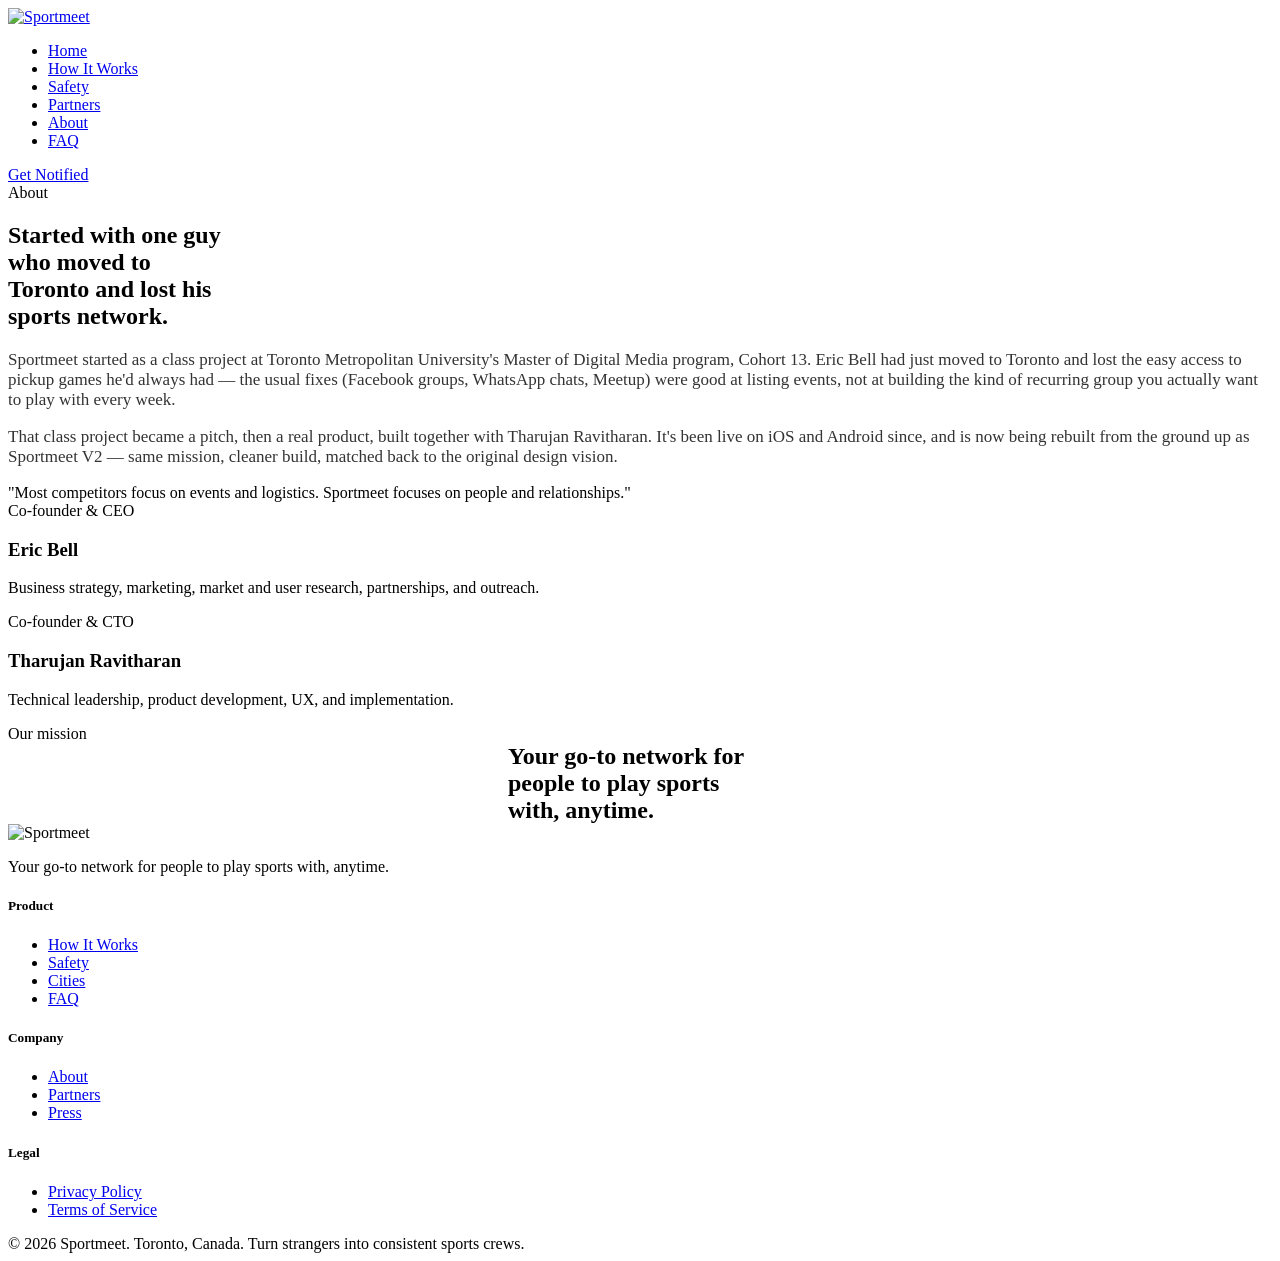
==== about.html @ 68894cd7 "Create about.html" ====
<!doctype html>
  <html lang="en">
  <head>
  <meta charset="utf-8">
  <meta name="viewport" content="width=device-width, initial-scale=1">
  <title>About Sportmeet</title>
  <meta name="description" content="Sportmeet was built by two Toronto Metropolitan University grads who wanted an easier way to build a network of people to play sports with.">
  <link rel="icon" href="logo-mark.png">
  <link rel="preconnect" href="https://fonts.googleapis.com">
  <link href="https://fonts.googleapis.com/css2?family=Fredoka:wght@500;600;700&family=Dosis:wght@400;500;600;700&family=Roboto:wght@700&display=swap" rel="stylesheet">
  <link rel="stylesheet" href="style.css">
  </head>
  <body>
  <header class="site-nav">
  <div class="nav-inner">
  <a class="nav-logo" href="index.html"><img src="logo-wordmark-web.png" alt="Sportmeet"></a>
  <nav>
  <ul class="nav-links">
  <li><a href="index.html">Home</a></li>
  <li><a href="how-it-works.html">How It Works</a></li>
<li><a href="safety.html">Safety</a></li>
<li><a href="partners.html">Partners</a></li>
  <li><a href="about.html" class="active">About</a></li>
  <li><a href="faq.html">FAQ</a></li>
  </ul>
  </nav>
  <div class="nav-cta">
  <a href="index.html#get-started" class="btn btn-primary">Get Notified</a>
  </div>
  </div>
  </header>
  <section class="page-hero">
  <div class="wrap">
  <span class="eyebrow">About</span>
  <h1 style="max-width:18ch;">Started with one guy who moved to Toronto and lost his sports network.</h1>
</div>
</section>
  <section>
  <div class="wrap grid-2">
  <div>
  <p style="font-size:17px; color:#333;">Sportmeet started as a class project at Toronto Metropolitan University's Master of Digital Media program, Cohort 13. Eric Bell had just moved to Toronto and lost the easy access to pickup games he'd always had — the usual fixes (Facebook groups, WhatsApp chats, Meetup) were good at listing events, not at building the kind of recurring group you actually want to play with every week.</p>
<p style="font-size:17px; color:#333;">That class project became a pitch, then a real product, built together with Tharujan Ravitharan. It's been live on iOS and Android since, and is now being rebuilt from the ground up as Sportmeet V2 — same mission, cleaner build, matched back to the original design vision.</p>
</div>
<div>
<div class="quote">"Most competitors focus on events and logistics. Sportmeet focuses on people and relationships."</div>
</div>
</div>
</section>
<section class="bg-light">
<div class="wrap grid-2">
<div class="tile">
<span class="eyebrow">Co-founder &amp; CEO</span>
<h3>Eric Bell</h3>
<p>Business strategy, marketing, market and user research, partnerships, and outreach.</p>
</div>
<div class="tile">
<span class="eyebrow">Co-founder &amp; CTO</span>
<h3>Tharujan Ravitharan</h3>
<p>Technical leadership, product development, UX, and implementation.</p>
</div>
</div>
</section>
<section class="center">
<div class="wrap">
<span class="eyebrow">Our mission</span>
<h2 style="max-width:22ch; margin:0 auto;">Your go-to network for people to play sports with, anytime.</h2>
</div>
</section>
<footer class="site-footer">
<div class="wrap">
<div class="footer-grid">
<div>
<div class="footer-logo"><img src="logo-mark.png" alt="Sportmeet" style="height:34px;"></div>
  <p class="footer-tag">Your go-to network for people to play sports with, anytime.</p>
</div>
<div>
  <h5>Product</h5>
  <ul>
  <li><a href="how-it-works.html">How It Works</a></li>
<li><a href="safety.html">Safety</a></li>
<li><a href="cities.html">Cities</a></li>
  <li><a href="faq.html">FAQ</a></li>
  </ul>
  </div>
  <div>
  <h5>Company</h5>
  <ul>
  <li><a href="about.html">About</a></li>
  <li><a href="partners.html">Partners</a></li>
  <li><a href="press.html">Press</a></li>
  </ul>
  </div>
  <div>
  <h5>Legal</h5>
  <ul>
  <li><a href="privacy.html">Privacy Policy</a></li>
  <li><a href="terms.html">Terms of Service</a></li>
</ul>
</div>
</div>
<div class="footer-bottom">
  <span>© 2026 Sportmeet. Toronto, Canada.</span>
  <span>Turn strangers into consistent sports crews.</span>
  </div>
  </div>
  </footer>
  </body>
  </html>
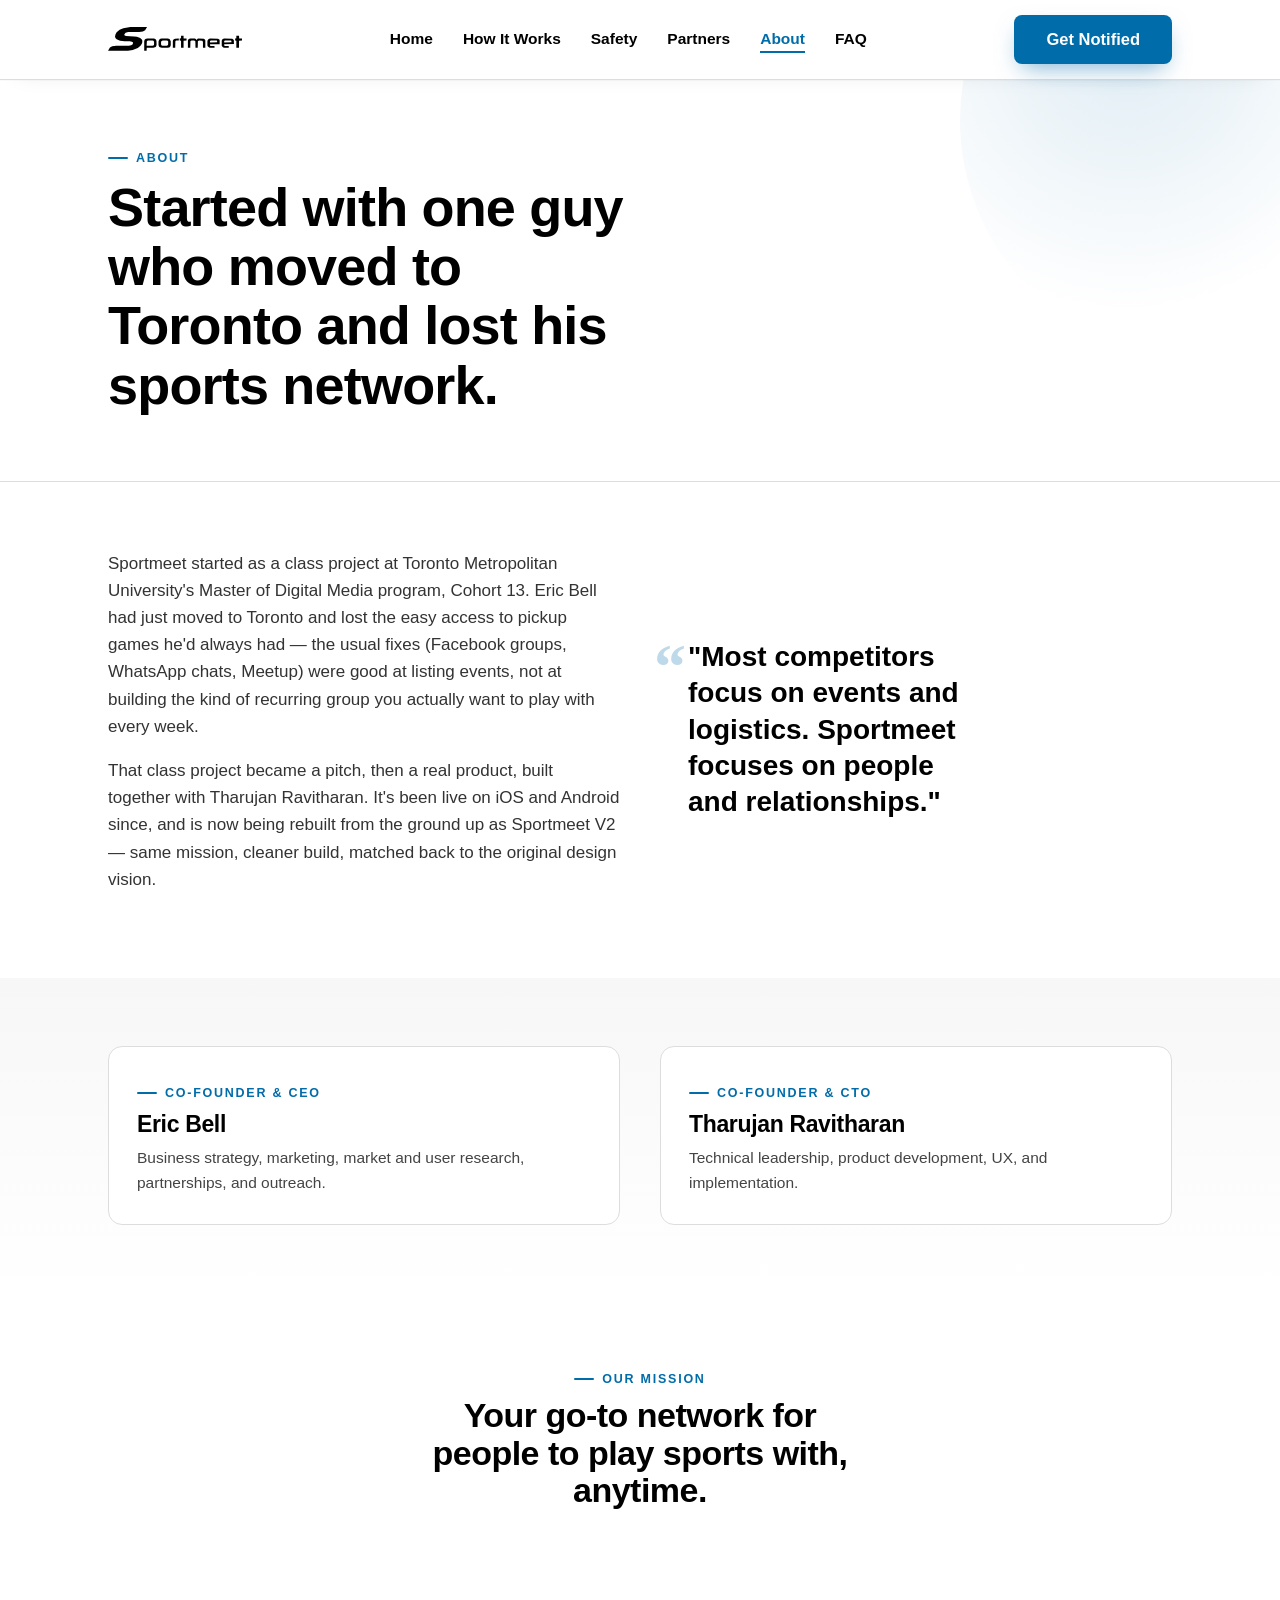
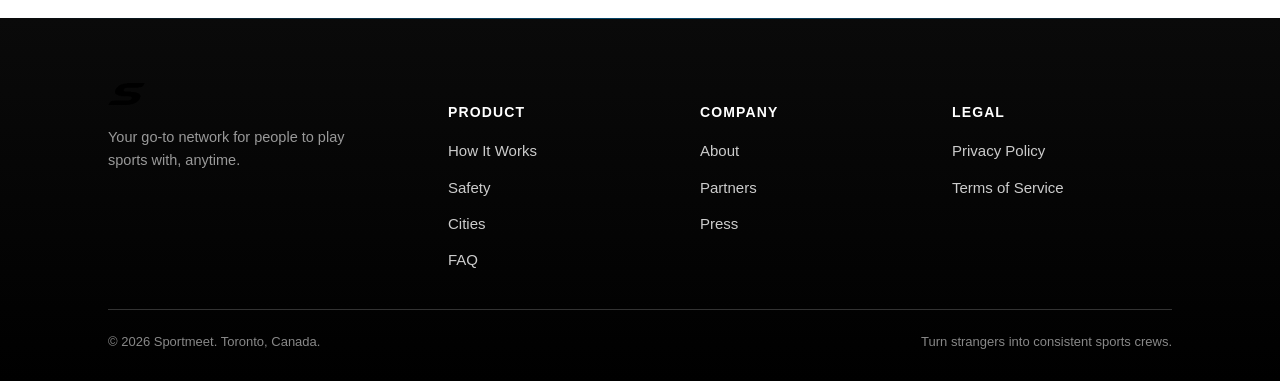
==== commit 95dc12b4: "Update about.html" ====
--- a/about.html
+++ b/about.html
@@ -5,7 +5,7 @@
   <meta name="viewport" content="width=device-width, initial-scale=1">
   <title>About Sportmeet</title>
   <meta name="description" content="Sportmeet was built by two Toronto Metropolitan University grads who wanted an easier way to build a network of people to play sports with.">
-  <link rel="icon" href="logo-mark.png">
+  <link rel="icon" type="image/svg+xml" href="data:image/svg+xml,%3Csvg%20viewBox%3D%220%200%2096%2088%22%20xmlns%3D%22http%3A%2F%2Fwww.w3.org%2F2000%2Fsvg%22%3E%3Cpath%20fill-rule%3D%22evenodd%22%20d%3D%22M95%2C13L50%2C13L49%2C14L44%2C14L43%2C15L40%2C15L39%2C16L34%2C17L28%2C20L21%2C27L19%2C31L19%2C33L18%2C34L19%2C40L22%2C43L26%2C44L27%2C45L29%2C45L30%2C46L34%2C46L35%2C47L54%2C47L55%2C48L59%2C48L62%2C51L61%2C54L58%2C57L56%2C57L55%2C58L18%2C58L17%2C59L11%2C59L7%2C61L5%2C63L1%2C70L50%2C70L51%2C69L57%2C69L58%2C68L65%2C67L66%2C66L68%2C66L74%2C63L81%2C56L83%2C52L83%2C50L84%2C49L84%2C46L81%2C41L80%2C41L78%2C39L76%2C39L72%2C37L69%2C37L68%2C36L60%2C36L59%2C35L43%2C35L40%2C32L40%2C31L44%2C26L46%2C26L47%2C25L78%2C25L79%2C24L85%2C24L89%2C22L92%2C19Z%22%2F%3E%3C%2Fsvg%3E">
   <link rel="preconnect" href="https://fonts.googleapis.com">
   <link href="https://fonts.googleapis.com/css2?family=Fredoka:wght@500;600;700&family=Dosis:wght@400;500;600;700&family=Roboto:wght@700&display=swap" rel="stylesheet">
   <link rel="stylesheet" href="style.css">
@@ -13,7 +13,7 @@
   <body>
   <header class="site-nav">
   <div class="nav-inner">
-  <a class="nav-logo" href="index.html"><img src="logo-wordmark-web.png" alt="Sportmeet"></a>
+  <a class="nav-logo" href="index.html"><svg viewBox="0 0 900 161" xmlns="http://www.w3.org/2000/svg" role="img" aria-label="Sportmeet" style="height:24px;width:auto;display:block;"><path fill-rule="evenodd" d="M763,90L763,126L769,135L777,139L810,140L810,127L784,127L779,122L780,115L845,114L844,87L834,78L780,77L769,81ZM779,96L784,90L825,90L828,94L828,103L780,104ZM667,92L667,124L670,131L682,139L715,140L714,127L688,127L684,123L685,115L749,115L749,89L747,84L738,78L685,77L675,80ZM684,95L689,90L729,90L732,93L732,103L685,104ZM538,86L536,93L536,140L552,140L553,96L560,91L578,91L586,95L587,140L602,140L603,96L611,91L632,92L637,99L637,140L653,140L653,91L650,84L642,78L607,77L601,79L594,87L589,80L582,77L551,77L542,81ZM475,77L450,78L442,82L437,88L435,94L435,140L451,140L452,96L457,91L475,91ZM343,85L339,97L339,120L342,130L348,136L361,140L399,140L411,137L417,132L421,122L421,95L413,81L401,77L359,77L351,79ZM358,95L367,91L394,91L400,93L404,98L403,121L394,126L366,126L360,124L356,118L356,99ZM321,84L314,79L306,77L262,77L251,81L246,86L243,94L243,159L259,159L260,140L304,140L320,134L324,128L326,117L325,92ZM261,95L268,91L299,91L305,93L309,99L309,118L307,122L299,126L261,126L259,124ZM861,59L861,76L853,77L853,91L861,92L861,139L879,140L879,92L899,91L899,77L880,77L879,59ZM490,59L490,76L481,77L481,90L490,92L490,140L507,140L507,92L527,91L527,77L509,77L507,75L507,59ZM262,0L150,0L103,8L78,19L58,36L50,50L47,65L51,76L58,83L81,92L111,96L145,96L161,99L168,104L166,115L155,123L140,126L55,126L28,129L13,138L0,160L134,159L166,154L200,141L218,126L227,112L230,103L230,91L227,84L216,74L194,66L175,63L120,61L110,56L110,48L118,39L135,34L209,34L234,31L249,22Z"/></svg></a>
   <nav>
   <ul class="nav-links">
   <li><a href="index.html">Home</a></li>
@@ -70,7 +70,7 @@
 <div class="wrap">
 <div class="footer-grid">
 <div>
-<div class="footer-logo"><img src="logo-mark.png" alt="Sportmeet" style="height:34px;"></div>
+<div class="footer-logo"><svg viewBox="0 0 96 88" xmlns="http://www.w3.org/2000/svg" role="img" aria-label="Sportmeet" style="height:34px;width:auto;display:block;margin-bottom:14px;"><path fill-rule="evenodd" d="M95,13L50,13L49,14L44,14L43,15L40,15L39,16L34,17L28,20L21,27L19,31L19,33L18,34L19,40L22,43L26,44L27,45L29,45L30,46L34,46L35,47L54,47L55,48L59,48L62,51L61,54L58,57L56,57L55,58L18,58L17,59L11,59L7,61L5,63L1,70L50,70L51,69L57,69L58,68L65,67L66,66L68,66L74,63L81,56L83,52L83,50L84,49L84,46L81,41L80,41L78,39L76,39L72,37L69,37L68,36L60,36L59,35L43,35L40,32L40,31L44,26L46,26L47,25L78,25L79,24L85,24L89,22L92,19Z"/></svg></div>
   <p class="footer-tag">Your go-to network for people to play sports with, anytime.</p>
 </div>
 <div>
--- a/style.css
+++ b/style.css
@@ -0,0 +1,613 @@
+/* Sportmeet marketing site — design tokens pulled directly from the
+   original XD prototype's design spec, the same source of truth used for the V2 app rebuild. */
+
+:root {
+    --white: #FFFFFF;
+    --black: #000000;
+    --blue: #006CA9;
+    --teal: #0091BF;
+    --dark-teal: #004040;
+    --red: #C8280A;
+    --olive: #B0C21E;
+    --gray: #8D8D8D;
+    --gray-light: #DDDDDD;
+    --gray-bg: #F7F7F7;
+    --max: 1120px;
+}
+
+* { box-sizing: border-box; }
+html { scroll-behavior: smooth; }
+
+body {
+    margin: 0;
+    background: var(--white);
+    color: var(--black);
+    font-family: 'Dosis', sans-serif;
+    font-weight: 400;
+    font-size: 17px;
+    line-height: 1.6;
+    -webkit-font-smoothing: antialiased;
+    -moz-osx-font-smoothing: grayscale;
+}
+
+h1, h2, h3, h4,
+.headline {
+    font-family: 'Fredoka', sans-serif;
+    font-weight: 600;
+    color: var(--black);
+    margin: 0 0 .4em;
+    line-height: 1.1;
+    letter-spacing: -0.015em;
+}
+
+h1 { font-size: clamp(34px, 4.6vw, 54px); }
+h2 { font-size: clamp(26px, 3vw, 34px); }
+h3 { font-size: 23px; }
+h4 { font-size: 19px; }
+
+p { margin: 0 0 1em; }
+a { color: var(--blue); text-decoration: none; transition: color .15s ease; }
+a:hover { text-decoration: underline; }
+
+.eyebrow {
+    font-family: 'Dosis', sans-serif;
+    font-weight: 700;
+    text-transform: uppercase;
+    letter-spacing: .14em;
+    font-size: 12.5px;
+    color: var(--blue);
+    margin-bottom: .7em;
+    display: inline-flex;
+    align-items: center;
+    gap: 8px;
+}
+.eyebrow::before {
+    content: "";
+    width: 20px;
+    height: 2px;
+    background: currentColor;
+    display: inline-block;
+    border-radius: 2px;
+    flex-shrink: 0;
+}
+
+.wrap {
+    max-width: var(--max);
+    margin: 0 auto;
+    padding: 0 28px;
+}
+
+img { max-width: 100%; display: block; }
+
+.btn {
+    display: inline-flex;
+    align-items: center;
+    justify-content: center;
+    font-family: 'Roboto', sans-serif;
+    font-weight: 700;
+    font-size: 16.5px;
+    padding: 16px 32px;
+    border-radius: 8px;
+    border: none;
+    cursor: pointer;
+    text-decoration: none !important;
+    line-height: 1;
+    transition: transform .18s ease, box-shadow .18s ease, background .18s ease, color .18s ease;
+}
+.btn-primary {
+    background: var(--blue);
+    color: var(--white);
+    box-shadow: 0 10px 24px -8px rgba(0,108,169,.55);
+}
+.btn-primary:hover { background: #00527d; transform: translateY(-2px); box-shadow: 0 14px 30px -8px rgba(0,108,169,.6); }
+.btn-black { background: var(--black); color: var(--white); box-shadow: 0 10px 22px -10px rgba(0,0,0,.5); }
+.btn-black:hover { background: #222; transform: translateY(-2px); }
+.btn-outline {
+    background: transparent;
+    color: var(--black);
+    border: 2px solid var(--black);
+}
+.btn-outline:hover { background: var(--black); color: var(--white); transform: translateY(-2px); }
+.btn-row { display: flex; gap: 14px; flex-wrap: wrap; align-items: center; }
+
+header.site-nav {
+    position: sticky; top: 0; z-index: 50;
+    background: rgba(255,255,255,.85);
+    backdrop-filter: blur(10px) saturate(1.4);
+    -webkit-backdrop-filter: blur(10px) saturate(1.4);
+    border-bottom: 1px solid var(--gray-light);
+    box-shadow: 0 1px 0 rgba(0,0,0,.02), 0 8px 24px -18px rgba(0,0,0,.15);
+}
+.nav-inner {
+    max-width: var(--max);
+    margin: 0 auto;
+    padding: 15px 28px;
+    display: flex;
+    align-items: center;
+    justify-content: space-between;
+    gap: 24px;
+}
+.nav-logo img { height: 24px; width: auto; transition: opacity .15s ease; }
+.nav-logo:hover img { opacity: .75; }
+.nav-links {
+    display: flex;
+    gap: 30px;
+    list-style: none;
+    margin: 0; padding: 0;
+    font-family: 'Dosis', sans-serif;
+    font-weight: 600;
+    font-size: 15.5px;
+}
+.nav-links a { color: var(--black); position: relative; padding-bottom: 3px; }
+.nav-links a:hover { color: var(--blue); text-decoration: none; }
+.nav-links a::after {
+    content: "";
+    position: absolute; left: 0; right: 100%; bottom: -3px;
+    height: 2px; background: var(--blue);
+    transition: right .2s ease;
+}
+.nav-links a:hover::after { right: 0; }
+.nav-links a.active { color: var(--blue); }
+.nav-links a.active::after { right: 0; }
+.nav-cta { display: flex; align-items: center; gap: 18px; }
+.nav-toggle { display: none; }
+
+@media (max-width: 860px) {
+    .nav-links { display: none; }
+}
+
+.hero {
+    padding: 84px 0 56px;
+    position: relative;
+    overflow: hidden;
+    isolation: isolate;
+}
+.hero::before {
+    content: "";
+    position: absolute;
+    top: -220px; right: -180px;
+    width: 620px; height: 620px;
+    background:
+      radial-gradient(circle at 30% 30%, rgba(0,108,169,.14), transparent 60%),
+      radial-gradient(circle at 70% 70%, rgba(176,194,30,.10), transparent 55%);
+    border-radius: 50%;
+    z-index: -1;
+    filter: blur(4px);
+}
+.hero::after {
+    content: "";
+    position: absolute;
+    bottom: -160px; left: -160px;
+    width: 380px; height: 380px;
+    background: radial-gradient(circle, rgba(0,64,64,.07), transparent 65%);
+    border-radius: 50%;
+    z-index: -1;
+}
+.hero-grid {
+    display: grid;
+    grid-template-columns: 1.1fr .9fr;
+    gap: 56px;
+    align-items: center;
+}
+.hero h1 { margin-bottom: .32em; }
+.hero .sub { font-size: 20px; color: #333; max-width: 46ch; margin-bottom: 1.6em; }
+.hero-visual { display: flex; justify-content: center; }
+
+@media (max-width: 900px) {
+    .hero-grid { grid-template-columns: 1fr; }
+    .hero-visual { order: -1; }
+}
+
+.page-hero {
+    position: relative;
+    overflow: hidden;
+    isolation: isolate;
+}
+.page-hero::before {
+    content: "";
+    position: absolute;
+    top: -200px; right: -160px;
+    width: 480px; height: 480px;
+    background: radial-gradient(circle at 35% 35%, rgba(0,108,169,.12), transparent 60%);
+    border-radius: 50%;
+    z-index: -1;
+}
+
+section { padding: 68px 0; scroll-margin-top: 90px; }
+section.tight { padding: 40px 0; }
+.section-head { max-width: 640px; margin-bottom: 44px; }
+.section-head.center { margin-left: auto; margin-right: auto; text-align: center; }
+.bg-light { background: linear-gradient(180deg, var(--gray-bg), #fff); }
+.bg-black {
+    background: linear-gradient(155deg, #0a0a0a, var(--black) 55%, #08151a);
+    color: var(--white);
+}
+.bg-black h2, .bg-black h3 { color: var(--white); }
+.divider { border: none; border-top: 1px solid var(--gray-light); margin: 0; }
+.stat-row .n {
+    width: 46px; height: 46px;
+    background: var(--blue);
+    color: white;
+    border-radius: 50%;
+    display: flex; align-items: center; justify-content: center;
+    font-size: 18px;
+    margin-bottom: 10px;
+    box-shadow: 0 10px 22px -10px rgba(0,108,169,.6);
+}
+
+.steps {
+    display: grid;
+    grid-template-columns: repeat(3, 1fr);
+    gap: 32px;
+}
+.step-card {
+    text-align: left;
+    padding: 28px 24px;
+    border-radius: 14px;
+    transition: background .2s ease, transform .2s ease;
+}
+.step-card:hover { background: var(--gray-bg); transform: translateY(-3px); }
+.step-num {
+    font-family: 'Fredoka', sans-serif;
+    font-weight: 600;
+    font-size: 16px;
+    color: var(--white);
+    background: linear-gradient(150deg, var(--teal), var(--blue));
+    width: 36px; height: 36px;
+    border-radius: 50%;
+    display: flex; align-items: center; justify-content: center;
+    margin-bottom: 18px;
+    box-shadow: 0 8px 18px -6px rgba(0,108,169,.5);
+}
+@media (max-width: 780px) {
+    .steps { grid-template-columns: 1fr; }
+}
+
+.grid-2 { display: grid; grid-template-columns: 1fr 1fr; gap: 40px; align-items: center; }
+.grid-3 { display: grid; grid-template-columns: repeat(3, 1fr); gap: 28px; }
+.grid-4 { display: grid; grid-template-columns: repeat(4, 1fr); gap: 20px; }
+@media (max-width: 900px) {
+    .grid-2 { grid-template-columns: 1fr; }
+    .grid-3 { grid-template-columns: 1fr; }
+    .grid-4 { grid-template-columns: 1fr 1fr; }
+}
+
+.tile {
+    border: 1px solid var(--gray-light);
+    border-radius: 14px;
+    padding: 28px;
+    background: var(--white);
+    transition: transform .22s ease, box-shadow .22s ease, border-color .22s ease;
+}
+.tile:hover {
+    transform: translateY(-5px);
+    box-shadow: 0 20px 34px -18px rgba(0,0,0,.18);
+    border-color: transparent;
+}
+.tile h4 { margin-bottom: .5em; }
+.tile p { color: #444; margin-bottom: 0; font-size: 15.5px; }
+
+.who-list {
+    list-style: none; margin: 0; padding: 0;
+    display: grid; grid-template-columns: 1fr 1fr; gap: 16px 32px;
+}
+.who-list li {
+    padding-left: 30px;
+    position: relative;
+    font-size: 16px;
+}
+.who-list li::before {
+    content: "";
+    position: absolute; left: 0; top: 2px;
+    width: 20px; height: 20px;
+    background: var(--blue);
+    border-radius: 50%;
+    box-shadow: 0 4px 10px -3px rgba(0,108,169,.55);
+}
+.who-list li::after {
+    content: "";
+    position: absolute; left: 6px; top: 7px;
+    width: 8px; height: 4px;
+    border-left: 2px solid #fff;
+    border-bottom: 2px solid #fff;
+    transform: rotate(-45deg);
+}
+@media (max-width: 700px) { .who-list { grid-template-columns: 1fr; } }
+
+.phone {
+    width: 260px;
+    height: 540px;
+    background: linear-gradient(160deg, #222, var(--black) 40%);
+    border-radius: 38px;
+    padding: 10px;
+    box-shadow:
+      0 40px 70px -24px rgba(0,0,0,.4),
+      0 14px 34px -18px rgba(0,108,169,.35),
+      inset 0 0 0 1px rgba(255,255,255,.06);
+    position: relative;
+    flex-shrink: 0;
+    transform: rotate(-3deg);
+    transition: transform .35s ease;
+}
+.phone:hover { transform: rotate(0deg) translateY(-4px); }
+.phone-screen {
+    width: 100%; height: 100%;
+    background: var(--white);
+    border-radius: 26px;
+    overflow: hidden;
+    position: relative;
+    display: flex;
+    flex-direction: column;
+}
+.phone-notch {
+    position: absolute;
+    top: 10px; left: 50%; transform: translateX(-50%);
+    width: 90px; height: 18px;
+    background: var(--black);
+    border-radius: 10px;
+    z-index: 5;
+}
+.phone-screen img.real-shot {
+    width: 100%;
+    height: 100%;
+    object-fit: cover;
+    object-position: top center;
+    display: block;
+}
+
+.pv-swipe { flex: 1; display: flex; flex-direction: column; padding: 34px 16px 16px; }
+.pv-photo {
+    flex: 1;
+    border-radius: 18px;
+    background: #E4E4E4;
+    position: relative;
+    display: flex; align-items: flex-end;
+    padding: 16px;
+    min-height: 210px;
+    box-shadow: inset 0 0 0 1px rgba(0,0,0,.05);
+    overflow: hidden;
+}
+.pv-photo.ph-wire {
+    background:
+      repeating-linear-gradient(135deg, rgba(0,0,0,.035) 0 2px, transparent 2px 14px),
+      #EAEAEA;
+}
+.pv-avatar-icon {
+    position: absolute;
+    top: 12%; left: 50%; transform: translateX(-50%);
+    width: 58%;
+    color: #C7C7C7;
+}
+.pv-photo .name {
+    font-family: 'Fredoka', sans-serif;
+    font-weight: 600;
+    color: var(--black);
+    font-size: 22px;
+    position: relative;
+    z-index: 1;
+}
+.pv-photo .placeholder-tag {
+    position: absolute;
+    top: 12px; right: 12px;
+    background: rgba(255,255,255,.9);
+    color: var(--gray);
+    font-family: 'Dosis', sans-serif;
+    font-weight: 700;
+    font-size: 10px;
+    text-transform: uppercase;
+    letter-spacing: .08em;
+    padding: 5px 10px;
+    border-radius: 20px;
+    z-index: 1;
+}
+.pv-caption { color: var(--gray); font-size: 13px; margin: 10px 0 4px; }
+.pv-actions { display: flex; justify-content: center; gap: 46px; padding: 10px 0 4px; }
+.pv-actions .x { font-family: Georgia, serif; font-size: 40px; color: var(--black); line-height: 1; }
+.pv-actions .check { font-family: Georgia, serif; font-size: 40px; color: var(--blue); line-height: 1; }
+
+.pv-head { padding: 34px 16px 6px; }
+.pv-head h5 {
+    font-family: 'Fredoka', sans-serif;
+    font-weight: 600;
+    font-size: 19px;
+    margin: 0 0 2px;
+}
+.pv-head .pv-sub { font-size: 12.5px; color: var(--gray); }
+.pv-tabs { display: flex; gap: 18px; padding: 10px 16px 0; font-size: 13px; font-family:'Fredoka',sans-serif; font-weight:600; }
+.pv-tabs span { color: var(--gray); padding-bottom: 6px; }
+.pv-tabs span.on { color: var(--blue); border-bottom: 2px solid var(--blue); }
+.pv-list { padding: 12px 16px; display: flex; flex-direction: column; gap: 10px; flex: 1; }
+.pv-row { display: flex; align-items: center; gap: 10px; }
+.pv-avatar { width: 34px; height: 34px; border-radius: 50%; background: var(--gray-light); flex-shrink: 0; }
+.pv-avatar.b1 { background: var(--teal); }
+.pv-avatar.b2 { background: var(--dark-teal); }
+.pv-avatar.b3 { background: var(--olive); }
+.pv-row-text .t1 { font-size: 13.5px; font-weight: 600; }
+.pv-row-text .t2 { font-size: 12px; color: var(--gray); }
+.pv-map { margin: 10px 16px; flex: 1; border-radius: 14px; background: linear-gradient(160deg,#dfeef5,#c7dde6); position: relative; }
+.pv-pin { position:absolute; width:14px; height:14px; border-radius:50%; background:var(--blue); border:3px solid white; box-shadow:0 1px 4px rgba(0,0,0,.3); }
+.pv-bottom {
+    margin-top: auto;
+    height: 54px;
+    background: var(--black);
+    display: flex; align-items: center; justify-content: space-around;
+}
+.pv-bottom .dot { width: 26px; height: 26px; border-radius: 50%; background: transparent; display:flex; align-items:center; justify-content:center; }
+.pv-bottom .dot.on { background: var(--blue); }
+.pv-bottom .dot span { width: 10px; height: 10px; border: 2px solid #999; border-radius: 3px; }
+.pv-bottom .dot.on span { border-color: white; }
+.pv-cta { margin: 12px 16px 18px; background: var(--black); color: white; text-align:center; padding: 12px; border-radius: 8px; font-family:'Roboto',sans-serif; font-weight:700; font-size:13px; }
+
+.pv-form { padding: 0 16px; display: flex; flex-direction: column; gap: 16px; flex: 1; }
+.pv-field { border-bottom: 2px solid var(--gray-light); padding-bottom: 8px; }
+.pv-field .lbl { font-size: 10.5px; color: var(--gray); text-transform: uppercase; letter-spacing: .06em; margin-bottom: 4px; }
+.pv-field .val { font-size: 14px; font-family: 'Dosis', sans-serif; font-weight: 600; }
+.pv-avatar-upload {
+    width: 64px; height: 64px; border-radius: 50%;
+    background: linear-gradient(150deg, var(--teal), var(--dark-teal));
+    margin: 4px auto 6px;
+    position: relative;
+}
+.pv-avatar-upload::after {
+    content: "\2726"; position:absolute; bottom:-2px; right:-2px;
+    width:20px; height:20px; background:var(--blue); color:white;
+    border-radius:50%; font-size:11px; display:flex; align-items:center; justify-content:center;
+    border: 2px solid white;
+}
+.pv-black-btn {
+    margin: auto 16px 20px;
+    background: var(--black); color: white; text-align: center;
+    padding: 13px; border-radius: 8px;
+    font-family: 'Roboto', sans-serif; font-weight: 700; font-size: 14px;
+}
+.pv-red-link { text-align:center; color: var(--red); font-family:'Roboto',sans-serif; font-weight:700; font-size:12.5px; margin-bottom: 14px; }
+.pv-center-msg { flex:1; display:flex; flex-direction:column; align-items:center; justify-content:center; padding: 0 26px; text-align:center; }
+.pv-center-msg h5 { font-family:'Fredoka',sans-serif; font-weight:600; font-size:18px; margin-bottom:6px; }
+.pv-center-msg p { font-size:12.5px; color: var(--gray); margin:0; }
+
+footer.site-footer {
+    background: linear-gradient(180deg, #0a0a0a, var(--black));
+    color: #ccc;
+    padding: 60px 0 28px;
+    margin-top: 40px;
+    position: relative;
+}
+footer.site-footer::before {
+    content: "";
+    position: absolute; top: 0; left: 0; right: 0; height: 1px;
+    background: linear-gradient(90deg, transparent, rgba(0,108,169,.6), transparent);
+}
+.footer-grid {
+    display: grid;
+    grid-template-columns: 1.4fr 1fr 1fr 1fr;
+    gap: 32px;
+    padding-bottom: 36px;
+}
+.footer-grid h5 {
+    color: var(--white);
+    font-family: 'Dosis', sans-serif;
+    font-weight: 600;
+    font-size: 14px;
+    text-transform: uppercase;
+    letter-spacing: .08em;
+    margin-bottom: 14px;
+}
+.footer-grid ul { list-style: none; margin: 0; padding: 0; display:flex; flex-direction:column; gap: 9px; }
+.footer-grid a { color: #ccc; font-size: 15px; }
+.footer-grid a:hover { color: var(--white); }
+.footer-logo img { height: 22px; margin-bottom: 14px; }
+.footer-tag { font-size: 14.5px; color: #999; max-width: 32ch; }
+.footer-bottom {
+    border-top: 1px solid #333;
+    padding-top: 22px;
+    display: flex; justify-content: space-between; flex-wrap: wrap; gap: 10px;
+    font-size: 13px; color: #888;
+}
+@media (max-width: 800px) {
+    .footer-grid { grid-template-columns: 1fr 1fr; }
+}
+
+.waitlist-form {
+    display: flex; gap: 10px; flex-wrap: wrap;
+    margin-top: 18px;
+    background: var(--white);
+    border: 1px solid var(--gray-light);
+    border-radius: 12px;
+    padding: 8px 8px 8px 20px;
+    box-shadow: 0 16px 34px -22px rgba(0,0,0,.25);
+}
+.waitlist-form input[type=email], .waitlist-form input[type=text] {
+    flex: 1; min-width: 160px;
+    padding: 13px 10px;
+    border: none;
+    border-right: 1px solid var(--gray-light);
+    font-family: 'Dosis', sans-serif;
+    font-size: 16px;
+    background: transparent;
+}
+.waitlist-form input:last-of-type { border-right: none; }
+.waitlist-form input:focus { outline: none; }
+.waitlist-form .btn { border-radius: 7px; padding: 13px 24px; }
+.form-note { font-size: 13px; color: var(--gray); margin-top: 12px; }
+@media (max-width: 560px) {
+    .waitlist-form { flex-direction: column; padding: 16px; }
+    .waitlist-form input { border-right: none; border-bottom: 1px solid var(--gray-light); width: 100%; }
+}
+
+.badge-row { display: flex; gap: 12px; flex-wrap: wrap; }
+.store-badge {
+    background: var(--black);
+    color: var(--white);
+    border-radius: 10px;
+    padding: 9px 18px 9px 14px;
+    font-family: 'Roboto', sans-serif;
+    display: flex; align-items:center; gap:10px;
+    box-shadow: 0 10px 22px -12px rgba(0,0,0,.5);
+    transition: transform .18s ease, box-shadow .18s ease;
+}
+.store-badge:hover { transform: translateY(-2px); box-shadow: 0 14px 26px -12px rgba(0,0,0,.55); }
+.store-badge svg { width: 20px; height: 20px; flex-shrink: 0; }
+.store-badge .sb-text { display: flex; flex-direction: column; line-height: 1.15; }
+.store-badge .sb-small { font-size: 9.5px; letter-spacing: .03em; opacity: .85; font-weight: 400; }
+.store-badge .sb-big { font-size: 15px; font-weight: 700; }
+
+.qr-row { display: flex; gap: 18px; margin-top: 16px; }
+.qr-item {
+    display: flex; flex-direction: column; align-items: center; gap: 6px;
+}
+.qr-item img {
+    width: 76px; height: 76px;
+    background: var(--white);
+    padding: 6px;
+    border-radius: 10px;
+    border: 1px solid var(--gray-light);
+    box-shadow: 0 8px 18px -12px rgba(0,0,0,.25);
+}
+.qr-item span {
+    font-family: 'Dosis', sans-serif;
+    font-weight: 600;
+    font-size: 11.5px;
+    color: var(--gray);
+    text-transform: uppercase;
+    letter-spacing: .05em;
+}
+.callout {
+    border-left: 4px solid var(--blue);
+    background: var(--gray-bg);
+    padding: 22px 26px;
+    border-radius: 8px;
+    font-size: 15.5px;
+    box-shadow: 0 10px 26px -20px rgba(0,0,0,.3);
+}
+.callout.red { border-left-color: var(--red); background: #FBF1EE; }
+.quote {
+    font-family: 'Fredoka', sans-serif;
+    font-weight: 600;
+    font-size: 28px;
+    color: var(--black);
+    max-width: 20ch;
+    position: relative;
+    padding-left: 28px;
+    line-height: 1.3;
+}
+.quote::before {
+    content: "\201C";
+    position: absolute; left: -6px; top: -14px;
+    font-size: 64px;
+    color: var(--blue);
+    opacity: .25;
+    font-family: Georgia, serif;
+}
+.page-hero {
+    padding: 60px 0 44px;
+    border-bottom: 1px solid var(--gray-light);
+}
+.page-hero .eyebrow { margin-bottom: .8em; }
+.faq-item { border-bottom: 1px solid var(--gray-light); padding: 22px 4px; transition: background .15s ease; border-radius: 8px; }
+.faq-item:hover { background: var(--gray-bg); }
+.faq-item h4 { margin-bottom: 8px; }
+.faq-item p { color: #444; margin-bottom: 0; }
+.center { text-align: center; }
+.mt { margin-top: 40px; }
+.stat-row { display:flex; gap: 44px; flex-wrap: wrap; }
+.stat-row .l { font-size: 13.5px; color: var(--gray); line-height: 1.4; }
